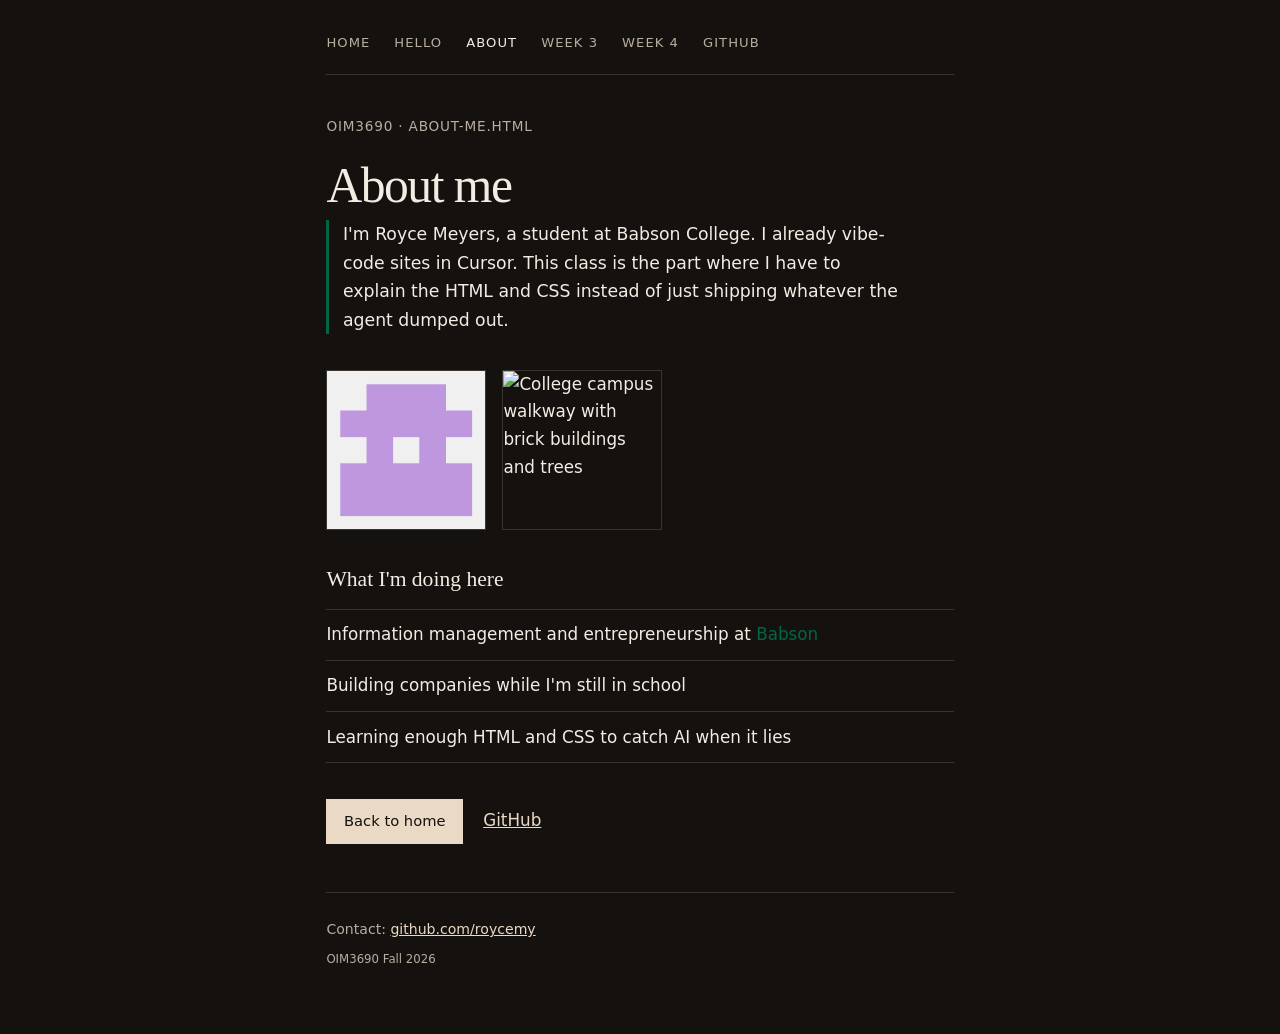
==== about-me.html @ 2b8afff4 "Add about-me.html and week 3-4 notes for Checkpoint 2. Co-authored-by: Cursor <cursoragent@cursor.co" ====
<!DOCTYPE html>
<html lang="en">
<head>
  <meta charset="UTF-8">
  <meta name="viewport" content="width=device-width, initial-scale=1.0">
  <title>About Royce Meyers</title>
  <meta name="description" content="About Royce Meyers, a Babson College student in OIM3690 building sites with AI and actually reading the code.">
  <meta property="og:title" content="About Royce Meyers">
  <meta property="og:description" content="Babson student, builder, OIM3690 course page.">
  <link rel="stylesheet" href="css/styles.css">
</head>
<body>
  <div class="page">
    <header>
      <nav>
        <a href="index.html">Home</a>
        <a href="hello.html">Hello</a>
        <a href="about-me.html" aria-current="page">About</a>
        <a href="index.html#week-3">Week 3</a>
        <a href="index.html#week-4">Week 4</a>
        <a href="https://github.com/roycemy">GitHub</a>
      </nav>
    </header>

    <main>
      <p class="kicker">OIM3690 · about-me.html</p>
      <h1>About me</h1>
      <p class="lede highlight">
        I'm Royce Meyers, a student at Babson College. I already vibe-code
        sites in Cursor. This class is the part where I have to explain the
        HTML and CSS instead of just shipping whatever the agent dumped out.
      </p>

      <div class="photos">
        <img src="images/headshot.png" alt="Royce Meyers GitHub profile photo" width="160">
        <img src="https://images.unsplash.com/photo-1523580494863-6f3031224f54?w=400" alt="College campus walkway with brick buildings and trees" width="160" title="A campus walk, not my dorm">
      </div>

      <section id="academics">
        <h2>What I'm doing here</h2>
        <ul class="interests">
          <li>Information management and entrepreneurship at <span class="babson">Babson</span></li>
          <li>Building companies while I'm still in school</li>
          <li>Learning enough HTML and CSS to catch AI when it lies</li>
        </ul>
      </section>

      <p class="actions">
        <a class="button" href="index.html">Back to home</a>
        <a href="https://github.com/roycemy">GitHub</a>
      </p>
    </main>

    <footer>
      <p>Contact: <a href="https://github.com/roycemy">github.com/roycemy</a></p>
      <p><small>OIM3690 Fall 2026</small></p>
    </footer>
  </div>
</body>
</html>
---- css/styles.css ----
:root {
  --bg: #14110e;
  --surface: #1c1814;
  --ink: #f3ece3;
  --muted: #b8aea2;
  --accent: #ead9c4;
  --line: #3a342e;
}

* {
  box-sizing: border-box;
}

html {
  background: var(--bg);
}

body {
  margin: 0;
  color: var(--ink);
  background: var(--bg);
  font-family: "Segoe UI", system-ui, sans-serif;
  font-size: 1.05rem;
  line-height: 1.65;
}

.page {
  max-width: 42rem;
  margin: 0 auto;
  padding: 2rem 1.4rem 4rem;
}

nav {
  display: flex;
  flex-wrap: wrap;
  gap: 1rem 1.5rem;
  padding-bottom: 1.25rem;
  margin-bottom: 2.5rem;
  border-bottom: 1px solid var(--line);
  font-size: 0.82rem;
  letter-spacing: 0.08em;
  text-transform: uppercase;
}

nav a {
  color: var(--muted);
  text-decoration: none;
}

nav a:hover,
nav a[aria-current="page"] {
  color: var(--ink);
}

.portrait {
  display: block;
  width: 112px;
  height: 112px;
  object-fit: cover;
  margin-bottom: 1.6rem;
  border: 1px solid var(--line);
}

h1 {
  margin: 0 0 0.4rem;
  font-family: Georgia, "Times New Roman", serif;
  font-size: clamp(2.2rem, 6vw, 3.1rem);
  font-weight: 500;
  line-height: 1.1;
  letter-spacing: -0.03em;
}

.kicker {
  margin: 0 0 1.4rem;
  color: var(--muted);
  font-size: 0.85rem;
  letter-spacing: 0.06em;
  text-transform: uppercase;
}

.lede {
  margin: 0 0 2.2rem;
  max-width: 36rem;
  color: var(--muted);
  font-size: 1.08rem;
}

h2 {
  margin: 0 0 0.75rem;
  font-family: Georgia, "Times New Roman", serif;
  font-size: 1.35rem;
  font-weight: 500;
}

.interests {
  list-style: none;
  margin: 0 0 2.2rem;
  padding: 0;
  border-top: 1px solid var(--line);
}

.interests li {
  padding: 0.7rem 0;
  border-bottom: 1px solid var(--line);
}

.actions {
  display: flex;
  flex-wrap: wrap;
  align-items: center;
  gap: 1.25rem;
  margin: 0 0 3rem;
}

a {
  color: var(--accent);
}

.button {
  display: inline-block;
  padding: 0.65rem 1.1rem;
  background: var(--accent);
  color: var(--bg);
  text-decoration: none;
  font-size: 0.92rem;
}

.button:hover {
  background: var(--ink);
}

.notes {
  padding-top: 0.5rem;
  border-top: 1px solid var(--line);
}

.notes > h2 {
  margin-top: 2rem;
}

.notes article {
  margin: 2.2rem 0 0;
}

.notes h3 {
  margin: 0 0 0.35rem;
  font-family: Georgia, "Times New Roman", serif;
  font-size: 1.45rem;
  font-weight: 500;
}

.notes h4 {
  margin: 1.4rem 0 0.4rem;
  font-size: 0.82rem;
  font-weight: 600;
  letter-spacing: 0.07em;
  text-transform: uppercase;
  color: var(--muted);
}

.notes p,
.notes li {
  color: var(--muted);
}

.notes ul {
  margin: 0.4rem 0 0;
  padding-left: 1.2rem;
}

.notes li {
  margin: 0.35rem 0;
}

.file-ref {
  margin: 0 0 1rem;
  font-size: 0.88rem;
}

code {
  font-family: Consolas, "Courier New", monospace;
  font-size: 0.92em;
  color: var(--ink);
}

footer {
  padding-top: 1.25rem;
  border-top: 1px solid var(--line);
  color: var(--muted);
  font-size: 0.88rem;
}

footer p {
  margin: 0.35rem 0 0;
}

.highlight {
  color: var(--ink);
  border-left: 3px solid #006644;
  padding-left: 0.85rem;
}

.babson {
  color: #006644;
}

.photos {
  display: flex;
  flex-wrap: wrap;
  gap: 1rem;
  margin: 0 0 2rem;
}

.photos img {
  width: 160px;
  height: 160px;
  object-fit: cover;
  border: 1px solid var(--line);
}

@media (max-width: 640px) {
  .page {
    padding: 1.25rem 1rem 3rem;
  }

  h1 {
    font-size: 2rem;
  }

  nav {
    gap: 0.75rem 1rem;
  }

  .photos {
    flex-direction: column;
  }

  .photos img {
    width: 100%;
    height: auto;
    max-width: 280px;
  }

  .actions {
    flex-direction: column;
    align-items: flex-start;
  }
}
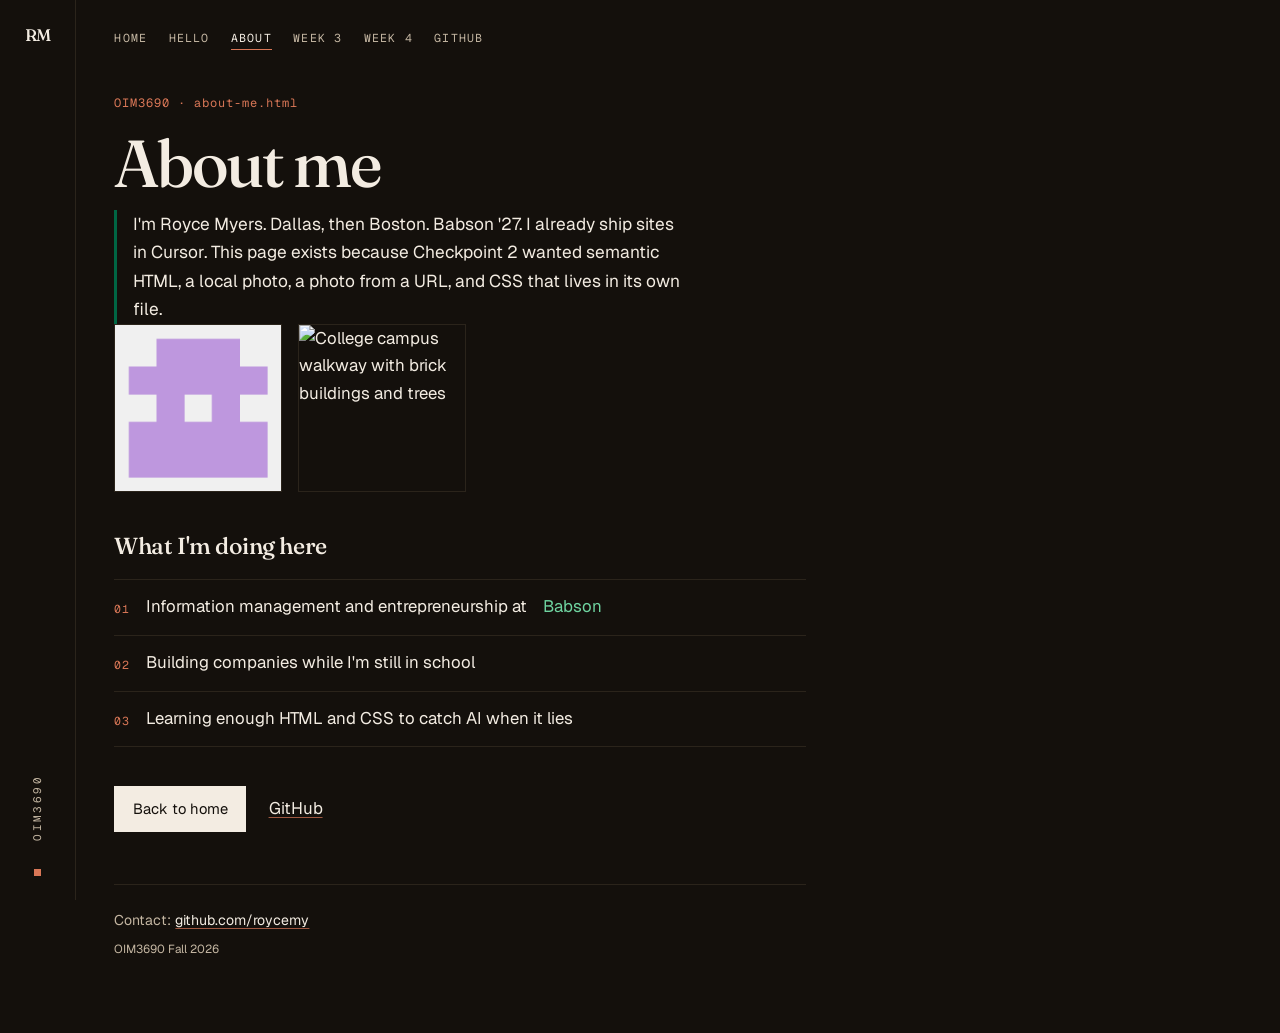
==== commit 84d57edb: "Restyle course pages around Royce's dark personal brand. Co-authored-by: Cursor <cursoragent@cursor." ====
--- a/about-me.html
+++ b/about-me.html
@@ -3,58 +3,68 @@
 <head>
   <meta charset="UTF-8">
   <meta name="viewport" content="width=device-width, initial-scale=1.0">
-  <title>About Royce Meyers</title>
-  <meta name="description" content="About Royce Meyers, a Babson College student in OIM3690 building sites with AI and actually reading the code.">
-  <meta property="og:title" content="About Royce Meyers">
+  <title>About Royce Myers</title>
+  <meta name="description" content="About Royce Myers, a Babson College student in OIM3690 building sites with AI and actually reading the code.">
+  <meta property="og:title" content="About Royce Myers">
   <meta property="og:description" content="Babson student, builder, OIM3690 course page.">
+  <link rel="preconnect" href="https://fonts.googleapis.com">
+  <link rel="preconnect" href="https://fonts.gstatic.com" crossorigin>
+  <link href="https://fonts.googleapis.com/css2?family=Fraunces:opsz,wght@9..144,500;9..144,600&family=Geist:wght@400;500&family=Geist+Mono:wght@400;500&display=swap" rel="stylesheet">
   <link rel="stylesheet" href="css/styles.css">
 </head>
 <body>
-  <div class="page">
-    <header>
-      <nav>
-        <a href="index.html">Home</a>
-        <a href="hello.html">Hello</a>
-        <a href="about-me.html" aria-current="page">About</a>
-        <a href="index.html#week-3">Week 3</a>
-        <a href="index.html#week-4">Week 4</a>
-        <a href="https://github.com/roycemy">GitHub</a>
-      </nav>
-    </header>
+  <a class="skip" href="#main">Skip to content</a>
+  <div class="shell">
+    <aside class="rail" aria-hidden="true">
+      <p class="rail-mark">RM</p>
+      <p class="rail-spine">OIM3690</p>
+      <span class="rail-dot"></span>
+    </aside>
 
-    <main>
-      <p class="kicker">OIM3690 · about-me.html</p>
-      <h1>About me</h1>
-      <p class="lede highlight">
-        I'm Royce Meyers, a student at Babson College. I already vibe-code
-        sites in Cursor. This class is the part where I have to explain the
-        HTML and CSS instead of just shipping whatever the agent dumped out.
-      </p>
+    <div class="canvas">
+      <header>
+        <nav>
+          <a href="index.html">Home</a>
+          <a href="hello.html">Hello</a>
+          <a href="about-me.html" aria-current="page">About</a>
+          <a href="index.html#week-3">Week 3</a>
+          <a href="index.html#week-4">Week 4</a>
+          <a href="https://github.com/roycemy">GitHub</a>
+        </nav>
+      </header>
 
-      <div class="photos">
-        <img src="images/headshot.png" alt="Royce Meyers GitHub profile photo" width="160">
-        <img src="https://images.unsplash.com/photo-1523580494863-6f3031224f54?w=400" alt="College campus walkway with brick buildings and trees" width="160" title="A campus walk, not my dorm">
-      </div>
+      <main id="main">
+        <p class="kicker">OIM3690 · about-me.html</p>
+        <h1>About me</h1>
+        <p class="lede highlight">
+          I'm Royce Myers. Dallas, then Boston. Babson '27. I already ship sites in Cursor. This page exists because Checkpoint 2 wanted semantic HTML, a local photo, a photo from a URL, and CSS that lives in its own file.
+        </p>
 
-      <section id="academics">
-        <h2>What I'm doing here</h2>
-        <ul class="interests">
-          <li>Information management and entrepreneurship at <span class="babson">Babson</span></li>
-          <li>Building companies while I'm still in school</li>
-          <li>Learning enough HTML and CSS to catch AI when it lies</li>
-        </ul>
-      </section>
+        <div class="photos">
+          <img src="images/headshot.png" alt="Royce Myers GitHub profile photo" width="168" height="168">
+          <img src="https://images.unsplash.com/photo-1562774053-701939374585?w=400" alt="College campus walkway with brick buildings and trees" width="168" height="168" title="A campus walk, not my dorm">
+        </div>
 
-      <p class="actions">
-        <a class="button" href="index.html">Back to home</a>
-        <a href="https://github.com/roycemy">GitHub</a>
-      </p>
-    </main>
+        <section id="academics">
+          <h2>What I'm doing here</h2>
+          <ul class="interests">
+            <li>Information management and entrepreneurship at <span class="babson">Babson</span></li>
+            <li>Building companies while I'm still in school</li>
+            <li>Learning enough HTML and CSS to catch AI when it lies</li>
+          </ul>
+        </section>
 
-    <footer>
-      <p>Contact: <a href="https://github.com/roycemy">github.com/roycemy</a></p>
-      <p><small>OIM3690 Fall 2026</small></p>
-    </footer>
+        <p class="actions">
+          <a class="button" href="index.html">Back to home</a>
+          <a href="https://github.com/roycemy">GitHub</a>
+        </p>
+      </main>
+
+      <footer>
+        <p>Contact: <a href="https://github.com/roycemy">github.com/roycemy</a></p>
+        <p><small>OIM3690 Fall 2026</small></p>
+      </footer>
+    </div>
   </div>
 </body>
 </html>
--- a/css/styles.css
+++ b/css/styles.css
@@ -1,234 +1,460 @@
 :root {
-  --bg: #14110e;
-  --surface: #1c1814;
-  --ink: #f3ece3;
-  --muted: #b8aea2;
-  --accent: #ead9c4;
-  --line: #3a342e;
-}
-
-* {
+  --bg: #14100c;
+  --raised: #1d1811;
+  --ink: #f3ece2;
+  --muted: #c4b6a2;
+  --accent: #d97757;
+  --on-accent: #1c0f08;
+  --line: #2b241b;
+  --babson: #006644;
+  --babson-text: #6fd4a0;
+  --serif: "Fraunces", "Iowan Old Style", Palatino, Georgia, serif;
+  --sans: "Geist", "Segoe UI", system-ui, sans-serif;
+  --mono: "Geist Mono", "Cascadia Code", Consolas, monospace;
+}
+
+*,
+*::before,
+*::after {
   box-sizing: border-box;
 }
 
 html {
   background: var(--bg);
+  color-scheme: dark;
+  scroll-behavior: smooth;
+  overflow-x: hidden;
 }
 
 body {
   margin: 0;
   color: var(--ink);
   background: var(--bg);
-  font-family: "Segoe UI", system-ui, sans-serif;
+  font-family: var(--sans);
   font-size: 1.05rem;
   line-height: 1.65;
-}
-
-.page {
-  max-width: 42rem;
-  margin: 0 auto;
-  padding: 2rem 1.4rem 4rem;
+  overflow-x: hidden;
+  width: 100%;
+  max-width: 100%;
+}
+
+::selection {
+  background: var(--accent);
+  color: var(--on-accent);
+}
+
+.skip {
+  position: absolute;
+  left: 0.75rem;
+  top: 0.75rem;
+  z-index: 20;
+  padding: 0.45rem 0.8rem;
+  background: var(--ink);
+  color: var(--bg);
+  text-decoration: none;
+  font-size: 0.85rem;
+  transform: translateY(-150%);
+}
+
+.skip:focus {
+  transform: none;
+}
+
+.shell {
+  display: grid;
+  grid-template-columns: 4.75rem minmax(0, 1fr);
+  min-height: 100vh;
+  max-width: 100%;
+  overflow-x: clip;
+}
+
+.rail {
+  display: flex;
+  flex-direction: column;
+  align-items: center;
+  gap: 1.75rem;
+  position: sticky;
+  top: 0;
+  height: 100vh;
+  padding: 1.35rem 0.7rem 1.5rem;
+  border-right: 1px solid var(--line);
+}
+
+.rail-mark {
+  margin: 0;
+  font-family: var(--serif);
+  font-size: 1.05rem;
+  font-weight: 500;
+  letter-spacing: -0.03em;
+  color: var(--ink);
+}
+
+.rail-spine {
+  margin: 0;
+  flex: 1;
+  writing-mode: vertical-rl;
+  transform: rotate(180deg);
+  font-family: var(--mono);
+  font-size: 0.68rem;
+  letter-spacing: 0.22em;
+  text-transform: uppercase;
+  color: var(--muted);
+}
+
+.rail-dot {
+  width: 7px;
+  height: 7px;
+  background: var(--accent);
+  flex-shrink: 0;
+}
+
+.canvas {
+  max-width: 48rem;
+  width: 100%;
+  min-width: 0;
+  padding: 1.75rem 2.4rem 4.5rem;
+}
+
+header {
+  margin-bottom: 2.75rem;
+  min-width: 0;
 }
 
 nav {
   display: flex;
   flex-wrap: wrap;
-  gap: 1rem 1.5rem;
-  padding-bottom: 1.25rem;
-  margin-bottom: 2.5rem;
+  align-items: center;
+  gap: 0.65rem 1.35rem;
+  max-width: 100%;
+  min-width: 0;
+  font-family: var(--mono);
+  font-size: 0.72rem;
+  letter-spacing: 0.1em;
+  text-transform: uppercase;
+}
+
+nav a {
+  color: var(--muted);
+  text-decoration: none;
+  border-bottom: 1px solid transparent;
+  padding-bottom: 0.1rem;
+}
+
+nav a:hover {
+  color: var(--ink);
+  border-bottom-color: var(--line);
+}
+
+nav a[aria-current="page"] {
+  color: var(--ink);
+  border-bottom-color: var(--accent);
+}
+
+a {
+  color: var(--ink);
+  text-decoration-color: rgba(217, 119, 87, 0.7);
+  text-underline-offset: 0.18em;
+  transition: color 0.15s ease, background-color 0.15s ease, border-color 0.15s ease;
+}
+
+a:hover {
+  color: var(--accent);
+}
+
+a:focus-visible,
+button:focus-visible,
+.skip:focus-visible {
+  outline: 2px solid var(--accent);
+  outline-offset: 3px;
+}
+
+.hero {
+  display: grid;
+  grid-template-columns: minmax(0, 1fr) auto;
+  gap: 1.75rem 2.5rem;
+  align-items: end;
+  margin-bottom: 2.75rem;
+  padding-bottom: 2.5rem;
   border-bottom: 1px solid var(--line);
-  font-size: 0.82rem;
+  min-width: 0;
+}
+
+.hero-copy {
+  min-width: 0;
+}
+
+.kicker {
+  margin: 0 0 1.1rem;
+  color: var(--accent);
+  font-family: var(--mono);
+  font-size: 0.75rem;
   letter-spacing: 0.08em;
-  text-transform: uppercase;
-}
-
-nav a {
-  color: var(--muted);
-  text-decoration: none;
-}
-
-nav a:hover,
-nav a[aria-current="page"] {
-  color: var(--ink);
+}
+
+h1 {
+  margin: 0 0 0.85rem;
+  font-family: var(--serif);
+  font-size: clamp(2.4rem, 7vw, 4.15rem);
+  font-weight: 500;
+  line-height: 0.98;
+  letter-spacing: -0.035em;
+}
+
+.lede {
+  margin: 0;
+  max-width: 36rem;
+  color: var(--muted);
+  font-size: 1.08rem;
+  overflow-wrap: break-word;
+}
+
+.hero .lede {
+  margin-top: 0.15rem;
 }
 
 .portrait {
   display: block;
-  width: 112px;
-  height: 112px;
+  width: 132px;
+  height: 132px;
   object-fit: cover;
-  margin-bottom: 1.6rem;
   border: 1px solid var(--line);
 }
 
-h1 {
-  margin: 0 0 0.4rem;
-  font-family: Georgia, "Times New Roman", serif;
-  font-size: clamp(2.2rem, 6vw, 3.1rem);
+h2 {
+  margin: 0 0 0.85rem;
+  font-family: var(--serif);
+  font-size: 1.45rem;
   font-weight: 500;
-  line-height: 1.1;
-  letter-spacing: -0.03em;
-}
-
-.kicker {
-  margin: 0 0 1.4rem;
-  color: var(--muted);
-  font-size: 0.85rem;
-  letter-spacing: 0.06em;
-  text-transform: uppercase;
-}
-
-.lede {
-  margin: 0 0 2.2rem;
-  max-width: 36rem;
-  color: var(--muted);
-  font-size: 1.08rem;
-}
-
-h2 {
-  margin: 0 0 0.75rem;
-  font-family: Georgia, "Times New Roman", serif;
-  font-size: 1.35rem;
-  font-weight: 500;
+  letter-spacing: -0.02em;
 }
 
 .interests {
+  counter-reset: item;
   list-style: none;
-  margin: 0 0 2.2rem;
+  margin: 0 0 2.4rem;
   padding: 0;
   border-top: 1px solid var(--line);
 }
 
 .interests li {
-  padding: 0.7rem 0;
+  display: flex;
+  gap: 1rem;
+  padding: 0.85rem 0;
   border-bottom: 1px solid var(--line);
+}
+
+.interests li::before {
+  counter-increment: item;
+  content: counter(item, decimal-leading-zero);
+  flex-shrink: 0;
+  font-family: var(--mono);
+  font-size: 0.72rem;
+  letter-spacing: 0.08em;
+  color: var(--accent);
+  padding-top: 0.35rem;
 }
 
 .actions {
   display: flex;
   flex-wrap: wrap;
   align-items: center;
-  gap: 1.25rem;
-  margin: 0 0 3rem;
-}
-
-a {
-  color: var(--accent);
+  gap: 1rem 1.4rem;
+  margin: 0 0 3.25rem;
 }
 
 .button {
   display: inline-block;
-  padding: 0.65rem 1.1rem;
-  background: var(--accent);
+  padding: 0.7rem 1.15rem;
+  background: var(--ink);
   color: var(--bg);
   text-decoration: none;
   font-size: 0.92rem;
 }
 
 .button:hover {
-  background: var(--ink);
+  background: var(--accent);
+  color: var(--on-accent);
+}
+
+.button:focus-visible {
+  outline-offset: 3px;
 }
 
 .notes {
-  padding-top: 0.5rem;
+  padding-top: 0.25rem;
+}
+
+.notes-intro {
+  margin: 0 0 0.35rem;
+  color: var(--muted);
+}
+
+.week {
+  display: grid;
+  grid-template-columns: 6.25rem minmax(0, 1fr);
+  gap: 0 1.75rem;
+  margin: 0;
+  padding: 2.35rem 0 0.4rem;
   border-top: 1px solid var(--line);
 }
 
-.notes > h2 {
-  margin-top: 2rem;
-}
-
-.notes article {
-  margin: 2.2rem 0 0;
-}
-
-.notes h3 {
-  margin: 0 0 0.35rem;
-  font-family: Georgia, "Times New Roman", serif;
-  font-size: 1.45rem;
+.week-label {
+  margin: 0.35rem 0 0;
+  font-family: var(--mono);
+  font-size: 0.7rem;
+  letter-spacing: 0.14em;
+  text-transform: uppercase;
+  color: var(--accent);
+}
+
+.week-label span {
+  display: block;
+  margin-top: 0.4rem;
+  letter-spacing: 0.04em;
+  text-transform: none;
+  color: var(--muted);
+}
+
+.week h3 {
+  margin: 0 0 0.3rem;
+  font-family: var(--serif);
+  font-size: 1.55rem;
   font-weight: 500;
-}
-
-.notes h4 {
-  margin: 1.4rem 0 0.4rem;
-  font-size: 0.82rem;
-  font-weight: 600;
-  letter-spacing: 0.07em;
+  letter-spacing: -0.02em;
+}
+
+.week h4 {
+  margin: 1.45rem 0 0.4rem;
+  font-family: var(--mono);
+  font-size: 0.7rem;
+  font-weight: 500;
+  letter-spacing: 0.12em;
   text-transform: uppercase;
-  color: var(--muted);
-}
-
-.notes p,
-.notes li {
-  color: var(--muted);
-}
-
-.notes ul {
-  margin: 0.4rem 0 0;
-  padding-left: 1.2rem;
-}
-
-.notes li {
+  color: var(--accent);
+}
+
+.week p,
+.week li {
+  color: var(--muted);
+}
+
+.week p {
+  margin: 0 0 0.85rem;
+}
+
+.week ul {
+  margin: 0.35rem 0 0.9rem;
+  padding-left: 1.15rem;
+}
+
+.week li {
   margin: 0.35rem 0;
 }
 
 .file-ref {
-  margin: 0 0 1rem;
+  margin: 0 0 1.1rem;
+  font-family: var(--mono);
+  font-size: 0.78rem;
+}
+
+code {
+  font-family: var(--mono);
+  font-size: 0.88em;
+  color: var(--ink);
+}
+
+footer {
+  margin-top: 3rem;
+  padding-top: 1.2rem;
+  border-top: 1px solid var(--line);
+  color: var(--muted);
   font-size: 0.88rem;
 }
 
-code {
-  font-family: Consolas, "Courier New", monospace;
-  font-size: 0.92em;
-  color: var(--ink);
-}
-
-footer {
-  padding-top: 1.25rem;
-  border-top: 1px solid var(--line);
-  color: var(--muted);
-  font-size: 0.88rem;
-}
-
 footer p {
-  margin: 0.35rem 0 0;
+  margin: 0.3rem 0 0;
 }
 
 .highlight {
   color: var(--ink);
-  border-left: 3px solid #006644;
-  padding-left: 0.85rem;
+  border-left: 3px solid var(--babson);
+  padding-left: 0.95rem;
 }
 
 .babson {
-  color: #006644;
+  color: var(--babson-text);
 }
 
 .photos {
   display: flex;
   flex-wrap: wrap;
   gap: 1rem;
-  margin: 0 0 2rem;
+  margin: 0 0 2.2rem;
 }
 
 .photos img {
-  width: 160px;
-  height: 160px;
+  width: 168px;
+  height: 168px;
   object-fit: cover;
   border: 1px solid var(--line);
 }
 
-@media (max-width: 640px) {
-  .page {
-    padding: 1.25rem 1rem 3rem;
-  }
-
-  h1 {
-    font-size: 2rem;
+.page-block {
+  margin-bottom: 2.4rem;
+}
+
+@media (max-width: 800px) {
+  .shell {
+    grid-template-columns: minmax(0, 1fr);
+  }
+
+  .rail {
+    flex-direction: row;
+    height: auto;
+    position: static;
+    padding: 0.8rem 1.1rem;
+    border-right: none;
+    border-bottom: 1px solid var(--line);
+    justify-content: space-between;
+    gap: 1rem;
+  }
+
+  .rail-spine {
+    writing-mode: horizontal-tb;
+    transform: none;
+    flex: 1 1 auto;
+    min-width: 0;
+    letter-spacing: 0.08em;
+    text-align: right;
+  }
+
+  .canvas {
+    padding: 1.35rem 1.15rem 3.25rem;
   }
 
   nav {
-    gap: 0.75rem 1rem;
+    gap: 0.5rem 0.9rem;
+    font-size: 0.64rem;
+    letter-spacing: 0.08em;
+  }
+
+  .lede {
+    max-width: none;
+  }
+
+  .hero {
+    grid-template-columns: 1fr;
+    gap: 1.4rem;
+  }
+
+  .portrait {
+    width: 104px;
+    height: 104px;
+  }
+
+  .week {
+    grid-template-columns: 1fr;
+    gap: 0.35rem;
   }
 
   .photos {
@@ -236,13 +462,29 @@
   }
 
   .photos img {
-    width: 100%;
+    width: min(100%, 280px);
     height: auto;
-    max-width: 280px;
+    aspect-ratio: 1;
   }
 
   .actions {
     flex-direction: column;
     align-items: flex-start;
   }
-}
+
+  .button {
+    width: 100%;
+    text-align: center;
+  }
+}
+
+@media (prefers-reduced-motion: reduce) {
+  html {
+    scroll-behavior: auto;
+  }
+
+  a,
+  .button {
+    transition: none;
+  }
+}
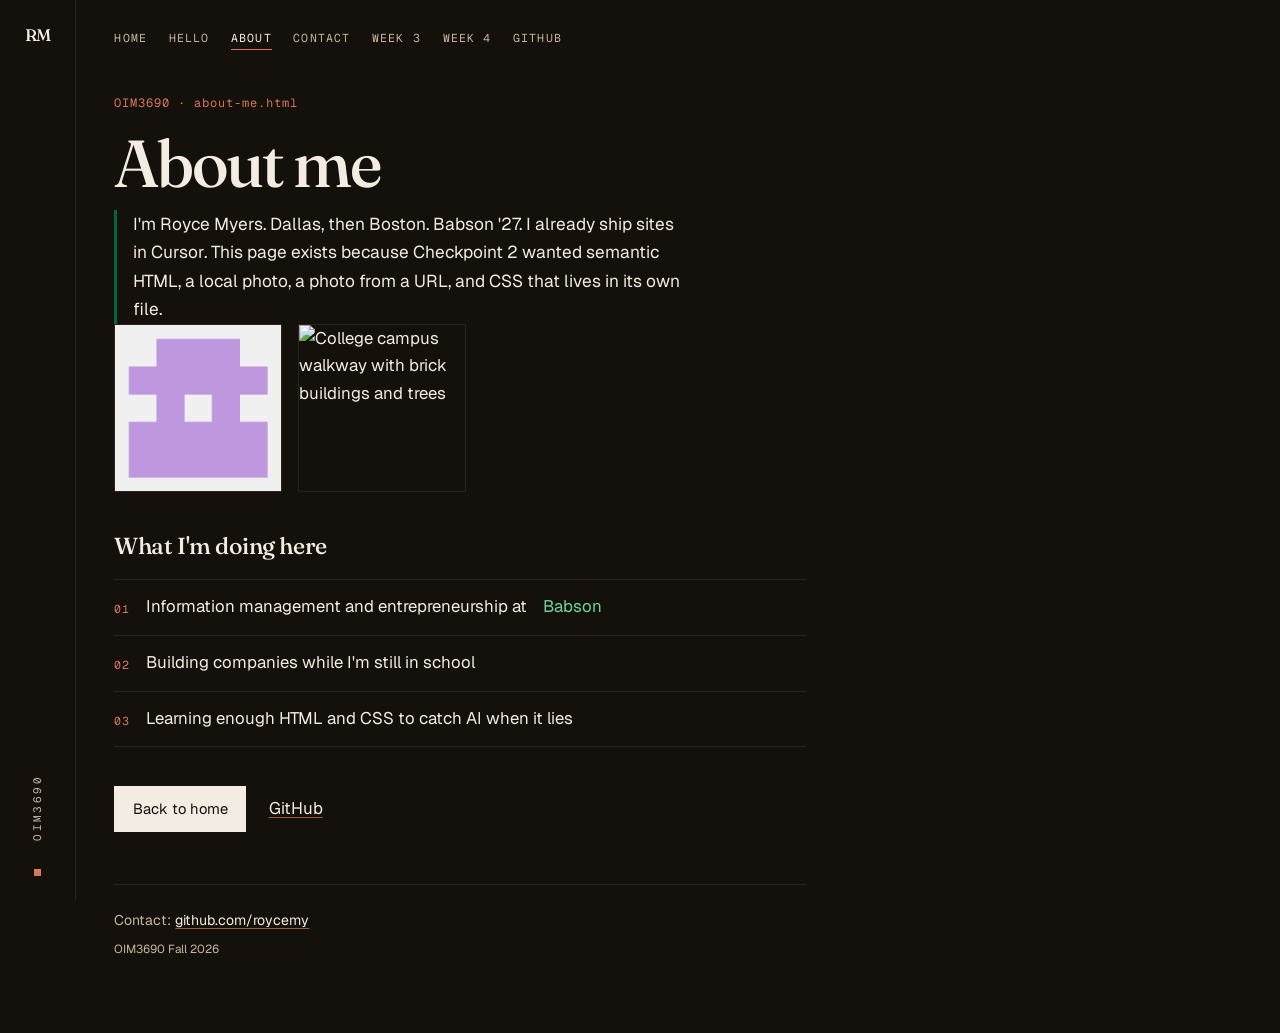
==== commit 2d096030: "Add the class contact form and to-do app. Co-authored-by: Cursor <cursoragent@cursor.com>" ====
--- a/about-me.html
+++ b/about-me.html
@@ -27,6 +27,7 @@
           <a href="index.html">Home</a>
           <a href="hello.html">Hello</a>
           <a href="about-me.html" aria-current="page">About</a>
+          <a href="contact.html">Contact</a>
           <a href="index.html#week-3">Week 3</a>
           <a href="index.html#week-4">Week 4</a>
           <a href="https://github.com/roycemy">GitHub</a>
--- a/css/styles.css
+++ b/css/styles.css
@@ -478,6 +478,45 @@
   }
 }
 
+.contact-form {
+  display: grid;
+  gap: 1rem;
+  max-width: 36rem;
+  margin-top: 1.5rem;
+}
+
+.contact-form label {
+  display: grid;
+  gap: 0.35rem;
+  color: var(--muted);
+  font-size: 0.92rem;
+}
+
+.contact-form input,
+.contact-form textarea {
+  width: 100%;
+  padding: 0.7rem 0.8rem;
+  border: 1px solid var(--line);
+  border-radius: 0;
+  background: var(--raised);
+  color: var(--ink);
+  font: inherit;
+}
+
+.contact-form input:focus,
+.contact-form textarea:focus {
+  outline: 2px solid var(--accent);
+  outline-offset: 2px;
+  border-color: var(--accent);
+}
+
+.contact-form button {
+  justify-self: start;
+  border: 0;
+  cursor: pointer;
+  font: inherit;
+}
+
 @media (prefers-reduced-motion: reduce) {
   html {
     scroll-behavior: auto;
